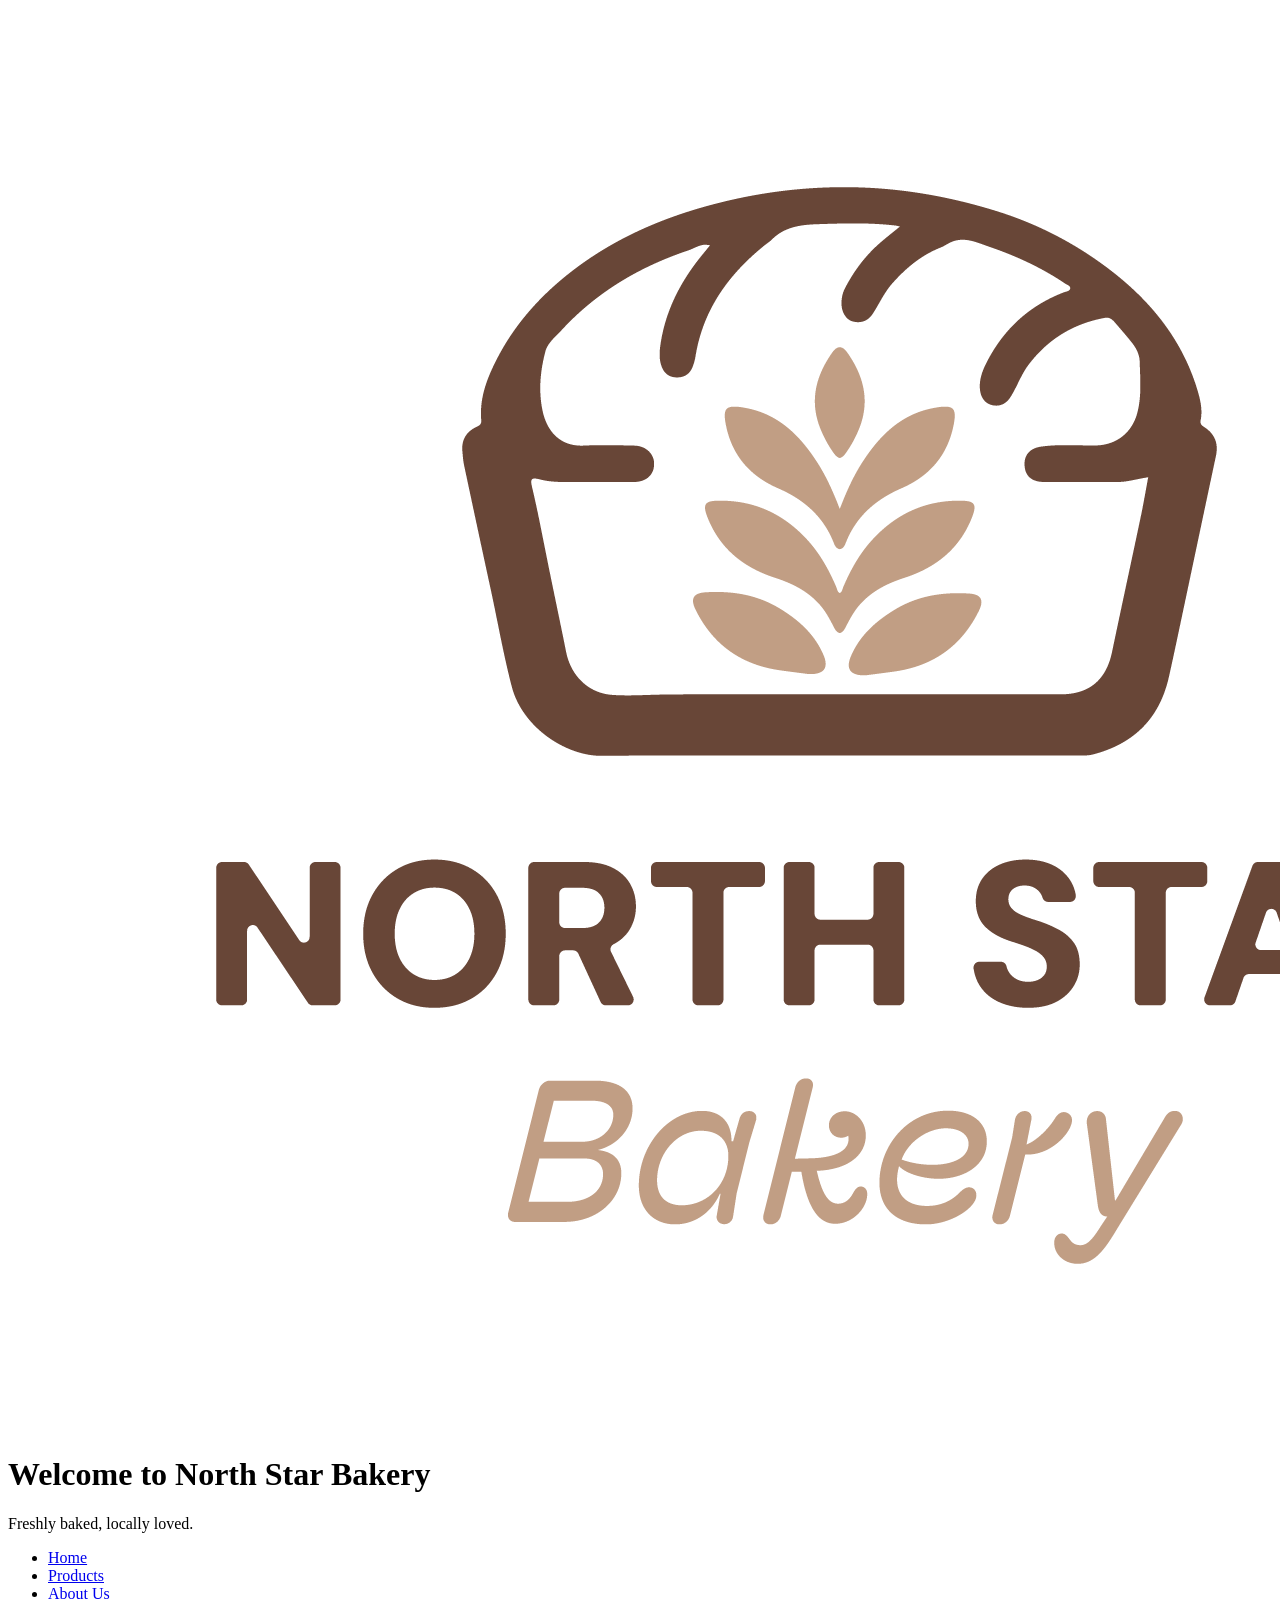
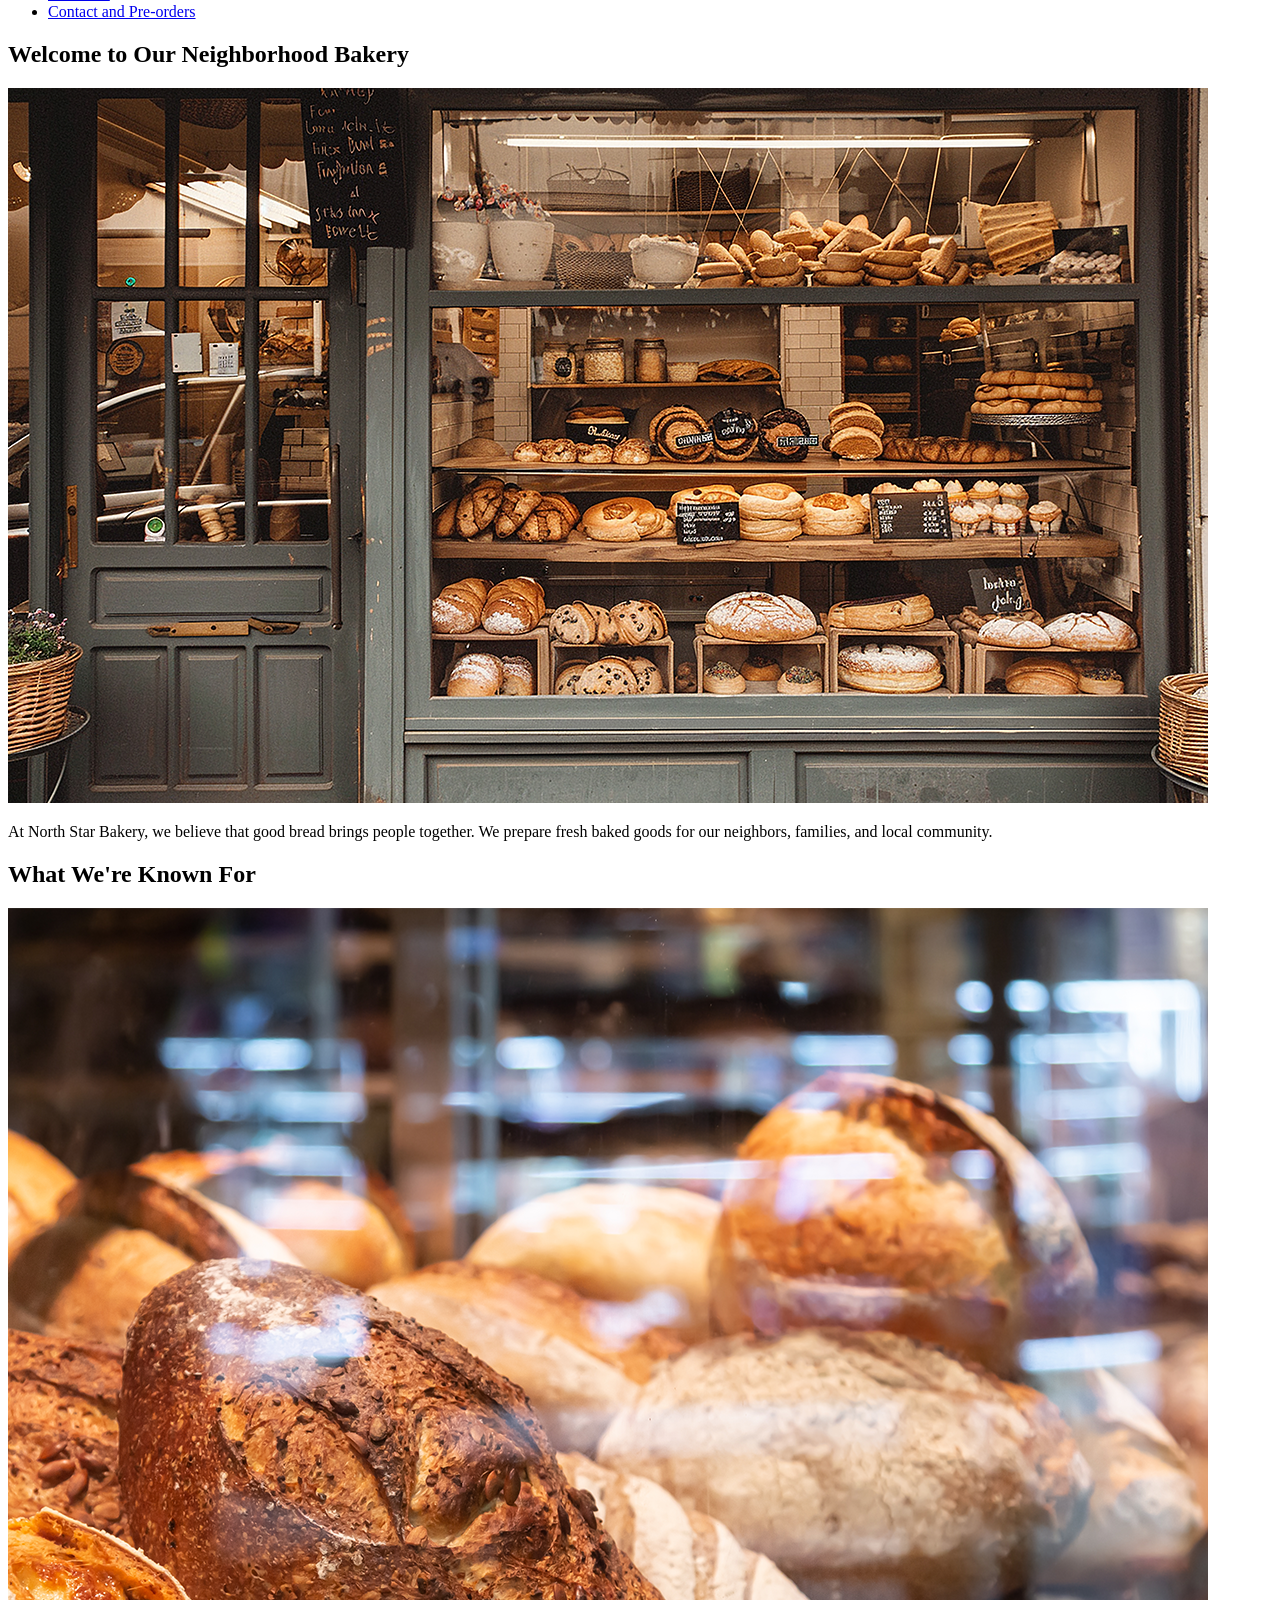
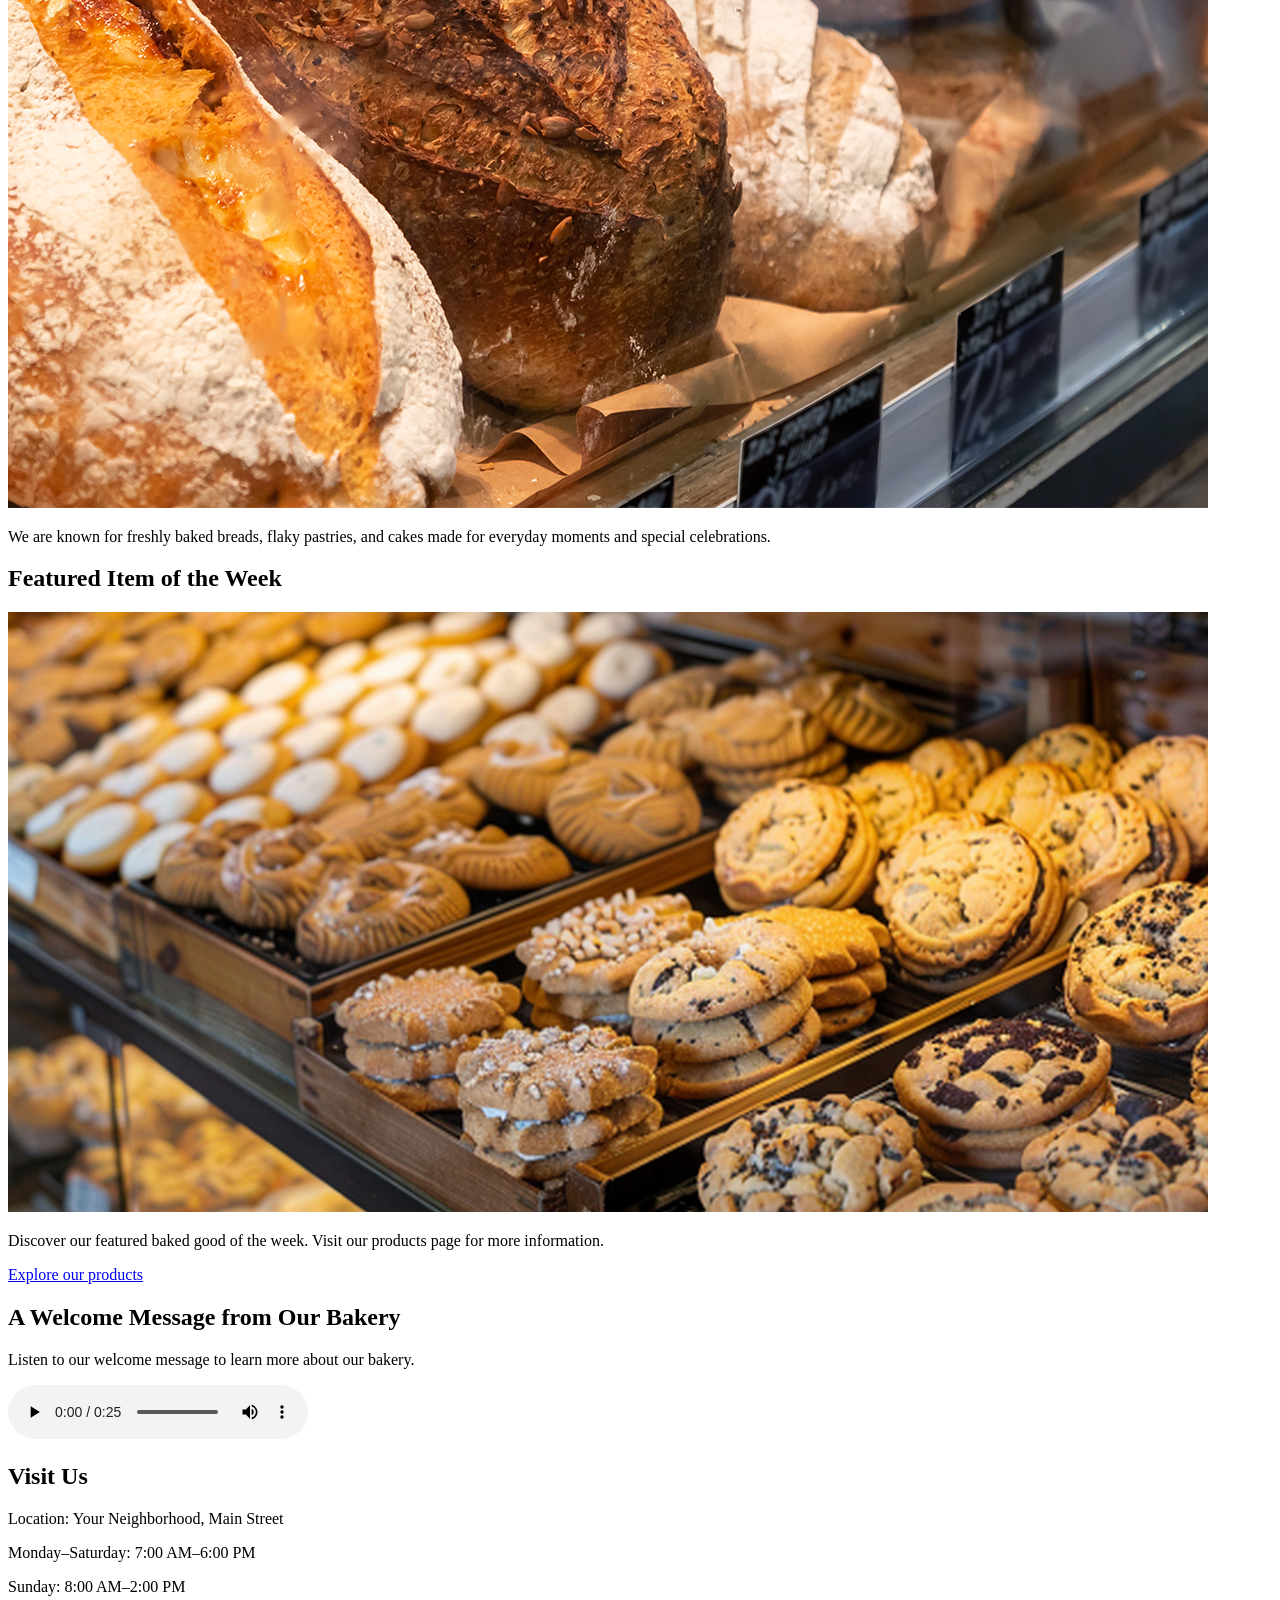
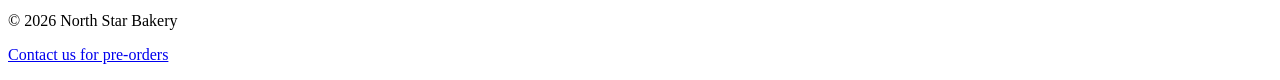
==== index.html @ ad4e6467 "touchstone2" ====
<!DOCTYPE html>
<html lang="en">
<head>
    <meta charset="UTF-8">
    <meta name="viewport" content="width=device-width, initial-scale=1.0">
    <title>Home | North Star Bakery</title>
</head>
<body>
    <header>
        <img src="media/bakery-logo.png" alt="North Star Bakery logo">
        <h1>Welcome to North Star Bakery</h1>
        <p>Freshly baked, locally loved.</p>
    </header>

    <nav aria-label="Main navigation">
        <ul>
            <li><a href="index.html" aria-current="page">Home</a></li>
            <li><a href="products.html">Products</a></li>
            <li><a href="about.html">About Us</a></li>
            <li><a href="contact.html">Contact and Pre-orders</a></li>
        </ul>
    </nav>

    <main>
        <section>
            <h2>Welcome to Our Neighborhood Bakery</h2>
            <img src="media/bakery-storefront.png" alt="The storefront of North Star Bakery">
            <p>
                At North Star Bakery, we believe that good bread
                brings people together. We prepare fresh baked
                goods for our neighbors, families, and local
                community.
            </p>
        </section>

        <section>
            <h2>What We're Known For</h2>
            <img src="media/bakery-bread.png" alt="Freshly baked bread available at the bakery">
            <p>
                We are known for freshly baked breads, flaky
                pastries, and cakes made for everyday moments
                and special celebrations.
            </p>
        </section>

        <section>
            <h2>Featured Item of the Week</h2>

            <picture>
                <source media="(max-width: 600px)" srcset="media/bakery-feature-small.png">
                <img src="media/bakery-feature-large.png" alt="This week's featured baked good at North Star Bakery">
            </picture>

            <p>
                Discover our featured baked good of the week.
                Visit our products page for more information.
            </p>

            <p>
                <a href="products.html">Explore our products</a>
            </p>
        </section>

        <section>
            <h2>A Welcome Message from Our Bakery</h2>

            <p>
                Listen to our welcome message to learn more
                about our bakery.
            </p>

            <audio controls>
                <source src="media/bakery-welcome.mp3" type="audio/mpeg">

                Your browser does not support HTML audio.
                Please visit our About Us page to learn more
                about North Star Bakery.
            </audio>
        </section>


        <section>
            <h2>Visit Us</h2>
            <p>Location: Your Neighborhood, Main Street</p>
            <p>Monday–Saturday: 7:00 AM–6:00 PM</p>
            <p>Sunday: 8:00 AM–2:00 PM</p>
        </section>
    </main>

    <footer>
        <p>&copy; 2026 North Star Bakery</p>
        <p>
            <a href="contact.html">Contact us for pre-orders</a>
        </p>
    </footer>
</body>
</html>
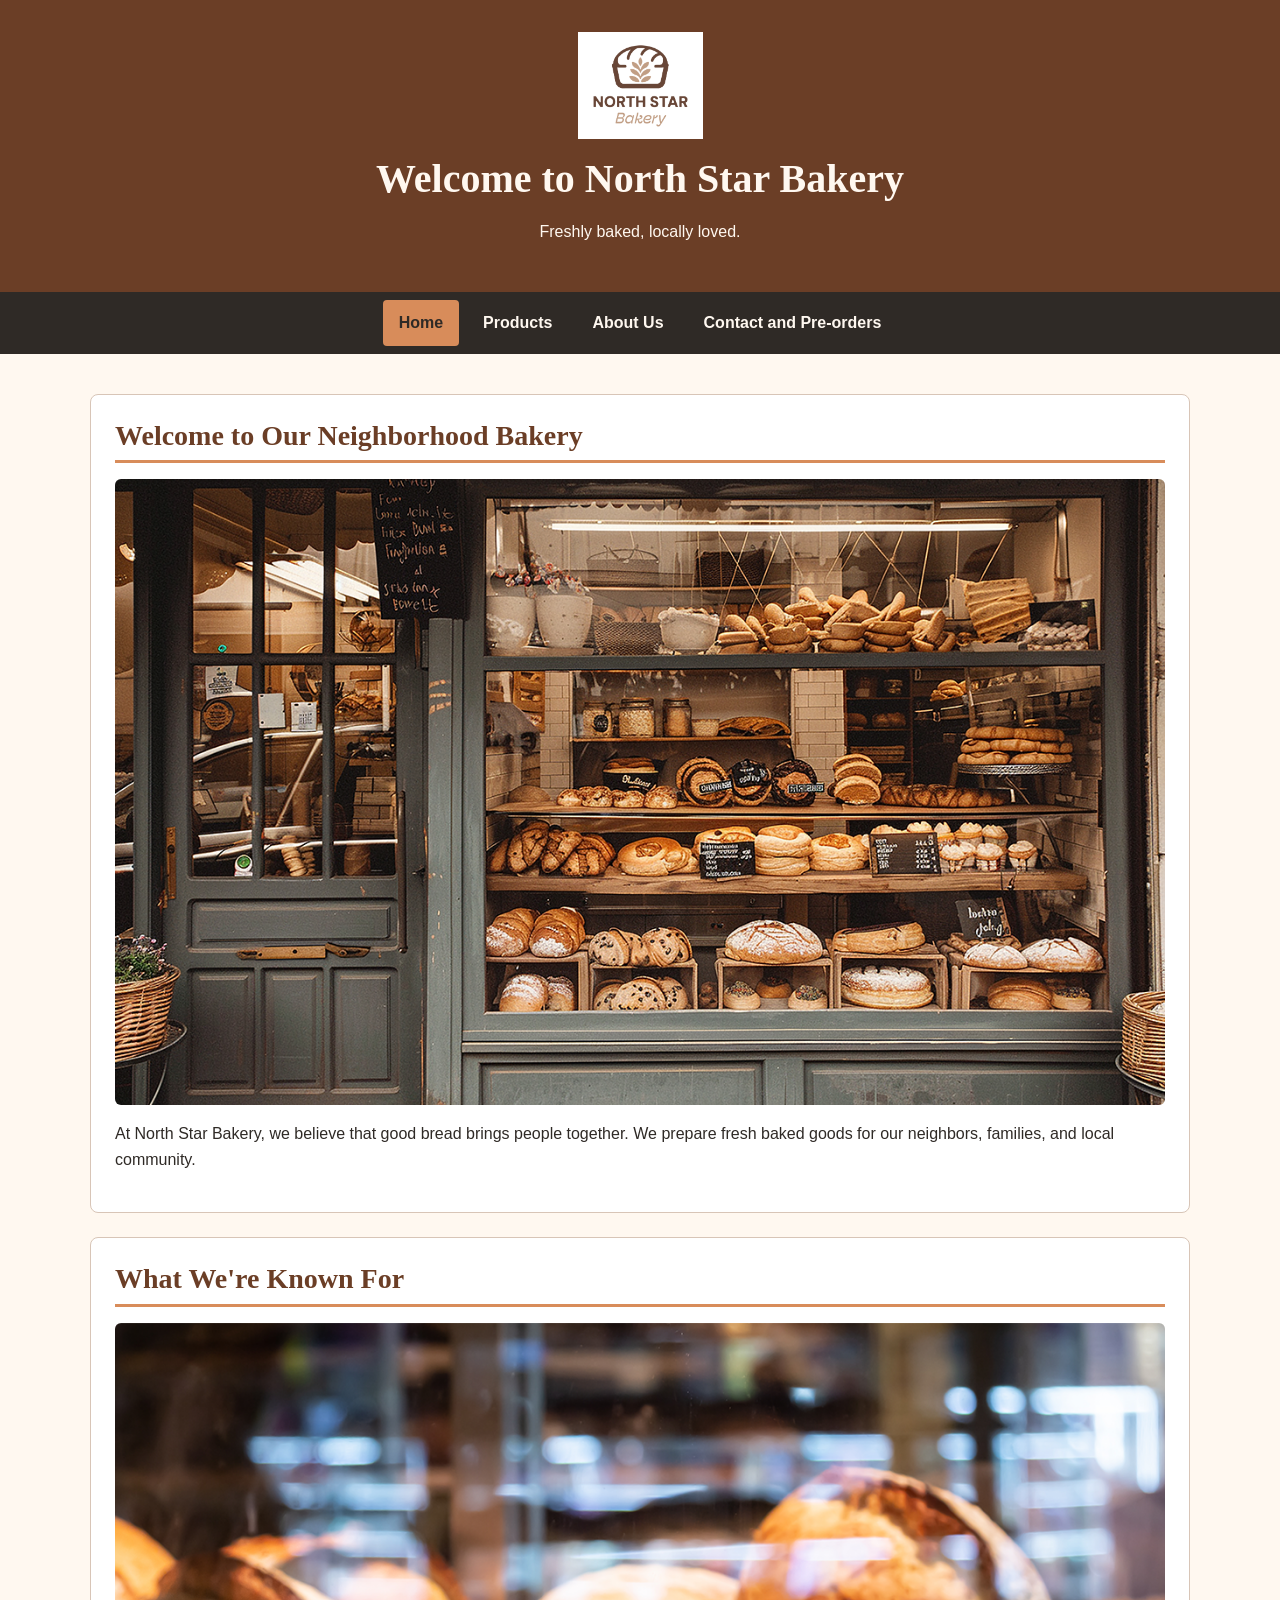
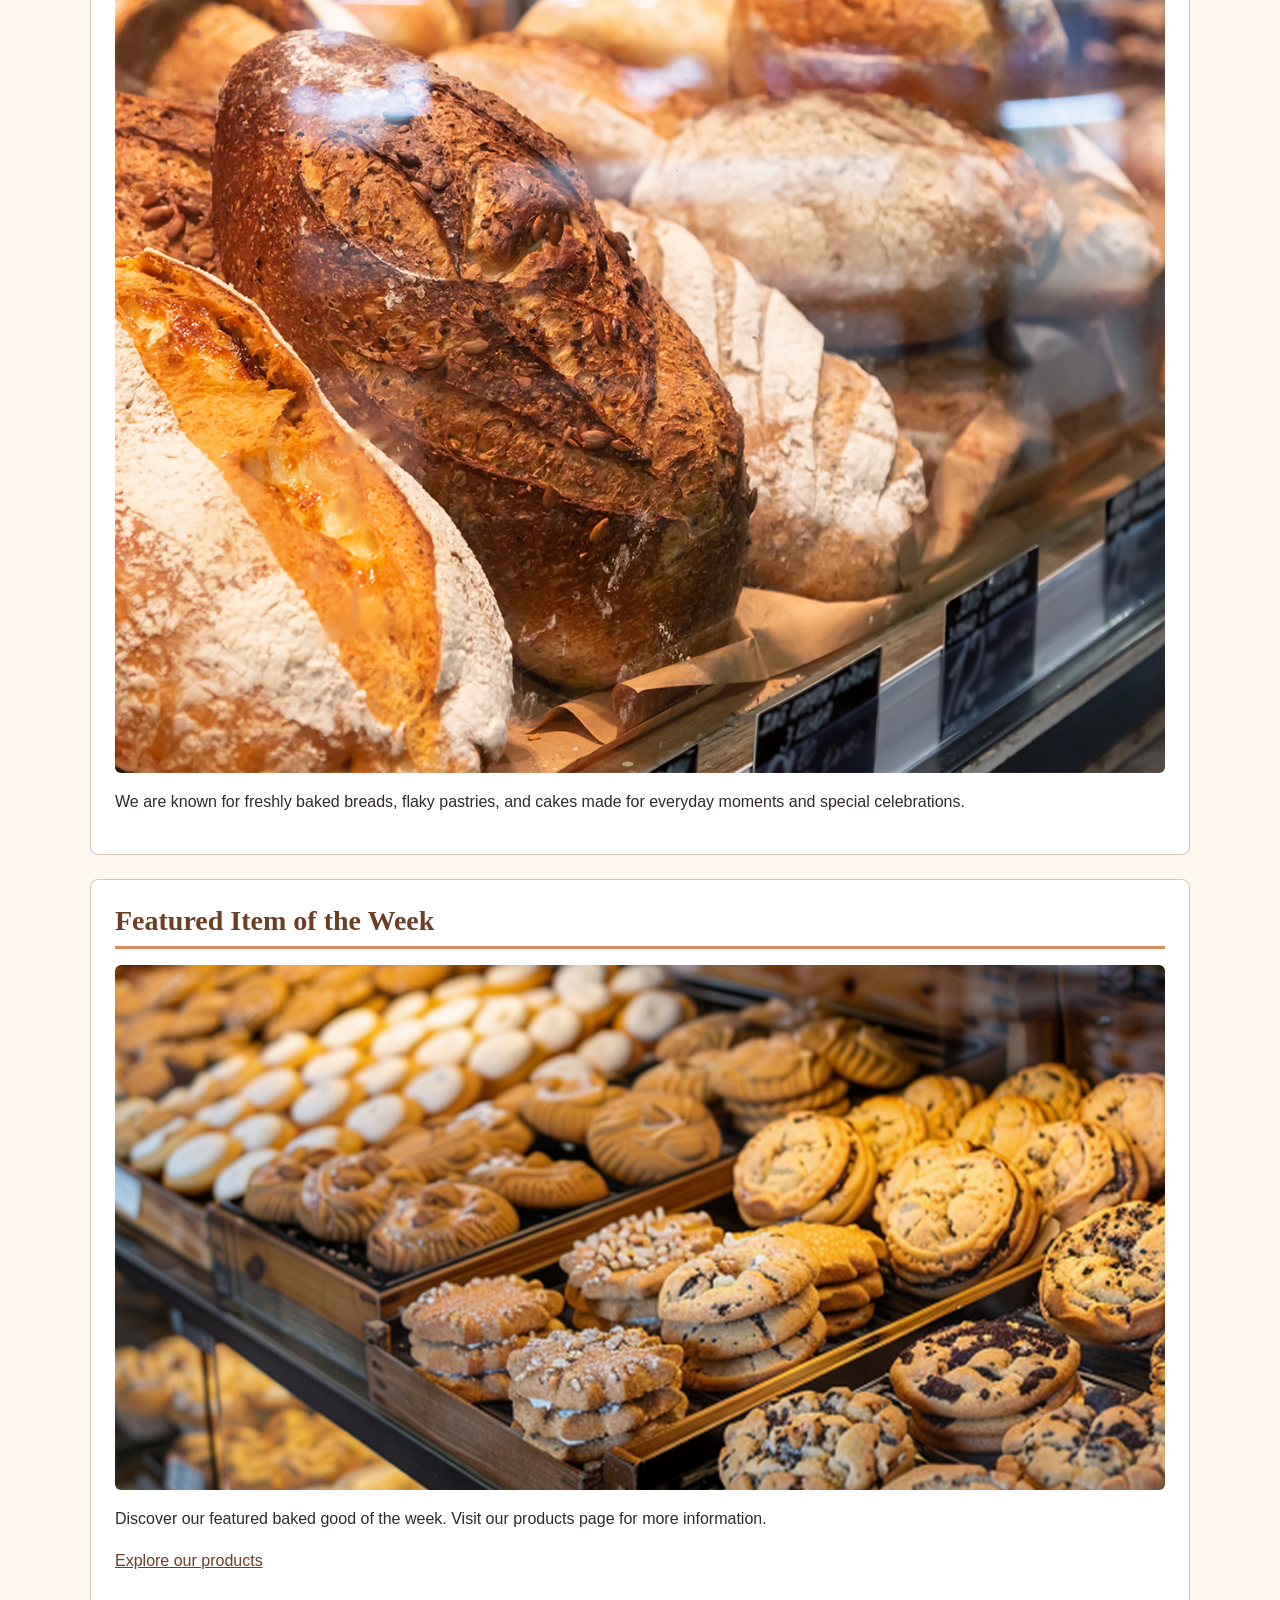
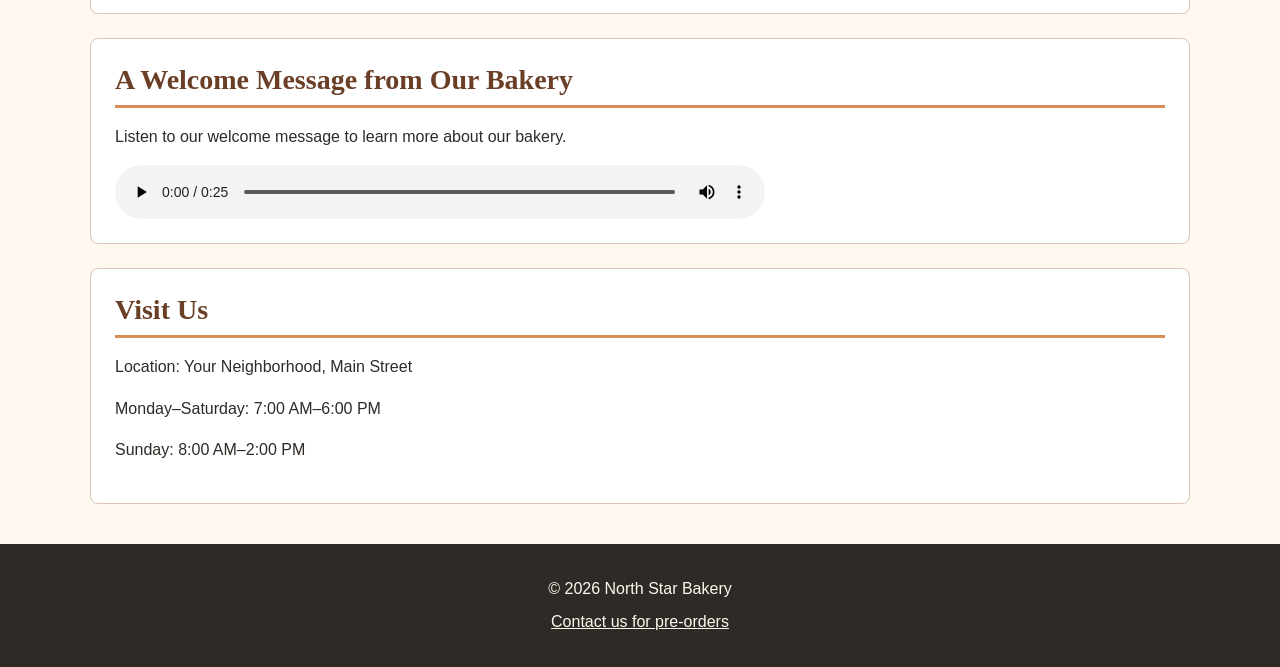
==== commit e23ff59d: "Touchstone3" ====
--- a/index.html
+++ b/index.html
@@ -4,6 +4,7 @@
 <head>
     <meta charset="UTF-8">
     <meta name="viewport" content="width=device-width, initial-scale=1.0">
+    <link rel="stylesheet" href="css/styles.css">
     <title>Home | North Star Bakery</title>
 </head>
 <body>
--- a/css/styles.css
+++ b/css/styles.css
@@ -0,0 +1,336 @@
+:root {
+    --cream: #FFF8F0;
+    --brown: #6B3E26;
+    --peach: #D88C5A;
+    --charcoal: #2F2A26;
+}
+
+*,
+*::before,
+*::after {
+    box-sizing: border-box;
+}
+
+body {
+    margin: 0;
+    background-color: var(--cream);
+    color: var(--charcoal);
+    font-family: Arial, Helvetica, sans-serif;
+    font-size: 16px;
+    line-height: 1.6;
+}
+
+header {
+    padding: 24px 16px;
+    background-color: var(--brown);
+    color: var(--cream);
+    text-align: center;
+}
+
+header img {
+    display: block;
+    width: 110px;
+    max-width: 100%;
+    height: auto;
+    margin: 0 auto 16px;
+}
+
+h1,
+h2,
+h3 {
+    font-family: Georgia, "Times New Roman", serif;
+    line-height: 1.2;
+}
+
+h1 {
+    margin: 0 0 12px;
+    font-size: 32px;
+}
+
+h2 {
+    margin: 0 0 16px;
+    padding-bottom: 8px;
+    border-bottom: 3px solid var(--peach);
+    color: var(--brown);
+    font-size: 26px;
+}
+
+h3 {
+    margin-bottom: 8px;
+    color: var(--brown);
+    font-size: 21px;
+}
+
+p {
+    margin: 16px 0;
+}
+
+nav {
+    background-color: var(--charcoal);
+}
+
+nav ul {
+    display: flex;
+    flex-direction: column;
+    gap: 4px;
+    margin: 0;
+    padding: 8px 16px;
+    list-style: none;
+}
+
+nav a {
+    display: block;
+    min-height: 44px;
+    padding: 10px 12px;
+    border-radius: 4px;
+    color: var(--cream);
+    text-align: center;
+    text-decoration: none;
+    font-weight: bold;
+}
+
+nav a:link {
+    color: var(--cream);
+}
+
+nav a:visited {
+    color: var(--cream);
+}
+
+nav a:hover {
+    background-color: var(--peach);
+    color: var(--charcoal);
+    transition: background-color 0.2s, color 0.2s;
+}
+
+nav a:focus-visible {
+    outline: 3px solid var(--peach);
+    outline-offset: 2px;
+}
+
+nav a:active {
+    background-color: var(--brown);
+    color: var(--cream);
+}
+
+nav a[aria-current="page"] {
+    background-color: var(--peach);
+    color: var(--charcoal);
+}
+
+main {
+    width: 92%;
+    max-width: 1100px;
+    margin: 32px auto;
+}
+
+section {
+    margin-bottom: 24px;
+    padding: 20px;
+    border: 1px solid #D8C5B7;
+    border-radius: 8px;
+    background-color: #FFFFFF;
+}
+
+section > img,
+section picture img,
+figure img {
+    display: block;
+    width: 100%;
+    max-width: 100%;
+    height: auto;
+    margin: 0 auto 16px;
+    border-radius: 6px;
+}
+
+figure {
+    margin: 0 0 16px;
+}
+
+figcaption {
+    color: #5B514A;
+    font-size: 14px;
+    font-style: italic;
+}
+
+article {
+    margin: 16px 0;
+    padding: 16px;
+    border-left: 4px solid var(--peach);
+    background-color: var(--cream);
+}
+
+a {
+    color: var(--brown);
+}
+
+main a:hover {
+    color: var(--charcoal);
+}
+
+main a:focus-visible {
+    outline: 2px solid var(--peach);
+    outline-offset: 2px;
+}
+
+audio,
+video {
+    display: block;
+    width: 100%;
+    max-width: 650px;
+    margin-top: 12px;
+}
+
+fieldset {
+    margin: 0 0 20px;
+    padding: 16px;
+    border: 1px solid #D8C5B7;
+    border-radius: 6px;
+}
+
+legend {
+    padding: 0 6px;
+    color: var(--brown);
+    font-family: Georgia, "Times New Roman", serif;
+    font-weight: bold;
+}
+
+label {
+    display: block;
+    margin-bottom: 6px;
+    font-weight: bold;
+}
+
+input[type="text"],
+input[type="email"],
+input[type="date"],
+textarea {
+    display: block;
+    width: 100%;
+    padding: 10px 12px;
+    border: 1px solid #A99A90;
+    border-radius: 4px;
+    background-color: #FFFFFF;
+    color: var(--charcoal);
+    font-size: 16px;
+    font-family: inherit;
+}
+
+input[type="text"]:focus,
+input[type="email"]:focus,
+input[type="date"]:focus,
+textarea:focus {
+    border-color: var(--brown);
+    outline: 2px solid var(--peach);
+    outline-offset: 1px;
+}
+
+textarea {
+    resize: vertical;
+}
+
+button {
+    display: inline-block;
+    min-width: 44px;
+    min-height: 44px;
+    padding: 12px 20px;
+    border: 1px solid var(--brown);
+    border-radius: 4px;
+    background-color: var(--brown);
+    color: var(--cream);
+    font-size: 16px;
+    font-family: inherit;
+    font-weight: bold;
+    cursor: pointer;
+    transition: background-color 0.2s, color 0.2s;
+}
+
+button:hover {
+    background-color: var(--peach);
+    color: var(--charcoal);
+}
+
+button:focus-visible {
+    outline: 3px solid var(--peach);
+    outline-offset: 2px;
+}
+
+button:active {
+    background-color: var(--charcoal);
+    color: var(--cream);
+}
+
+footer {
+    padding: 24px 16px;
+    background-color: var(--charcoal);
+    color: var(--cream);
+    text-align: center;
+}
+
+footer p {
+    margin: 8px 0;
+}
+
+footer a {
+    color: var(--cream);
+}
+
+footer a:hover,
+footer a:focus-visible {
+    color: var(--peach);
+}
+
+@media (min-width: 768px) {
+    header {
+        padding: 32px 24px;
+    }
+
+    header img {
+        width: 125px;
+    }
+
+    h1 {
+        font-size: 36px;
+    }
+
+    nav ul {
+        flex-direction: row;
+        justify-content: center;
+        flex-wrap: wrap;
+        gap: 8px;
+    }
+
+    nav a {
+        padding: 10px 16px;
+    }
+
+    main {
+        width: 90%;
+        margin: 40px auto;
+    }
+
+    section {
+        padding: 24px;
+    }
+
+    .feature-section {
+        display: flex;
+        flex-direction: row;
+        gap: 24px;
+        align-items: center;
+    }
+}
+
+@media (min-width: 1024px) {
+    main {
+        max-width: 1100px;
+    }
+
+    h1 {
+        font-size: 40px;
+    }
+
+    h2 {
+        font-size: 28px;
+    }
+}
